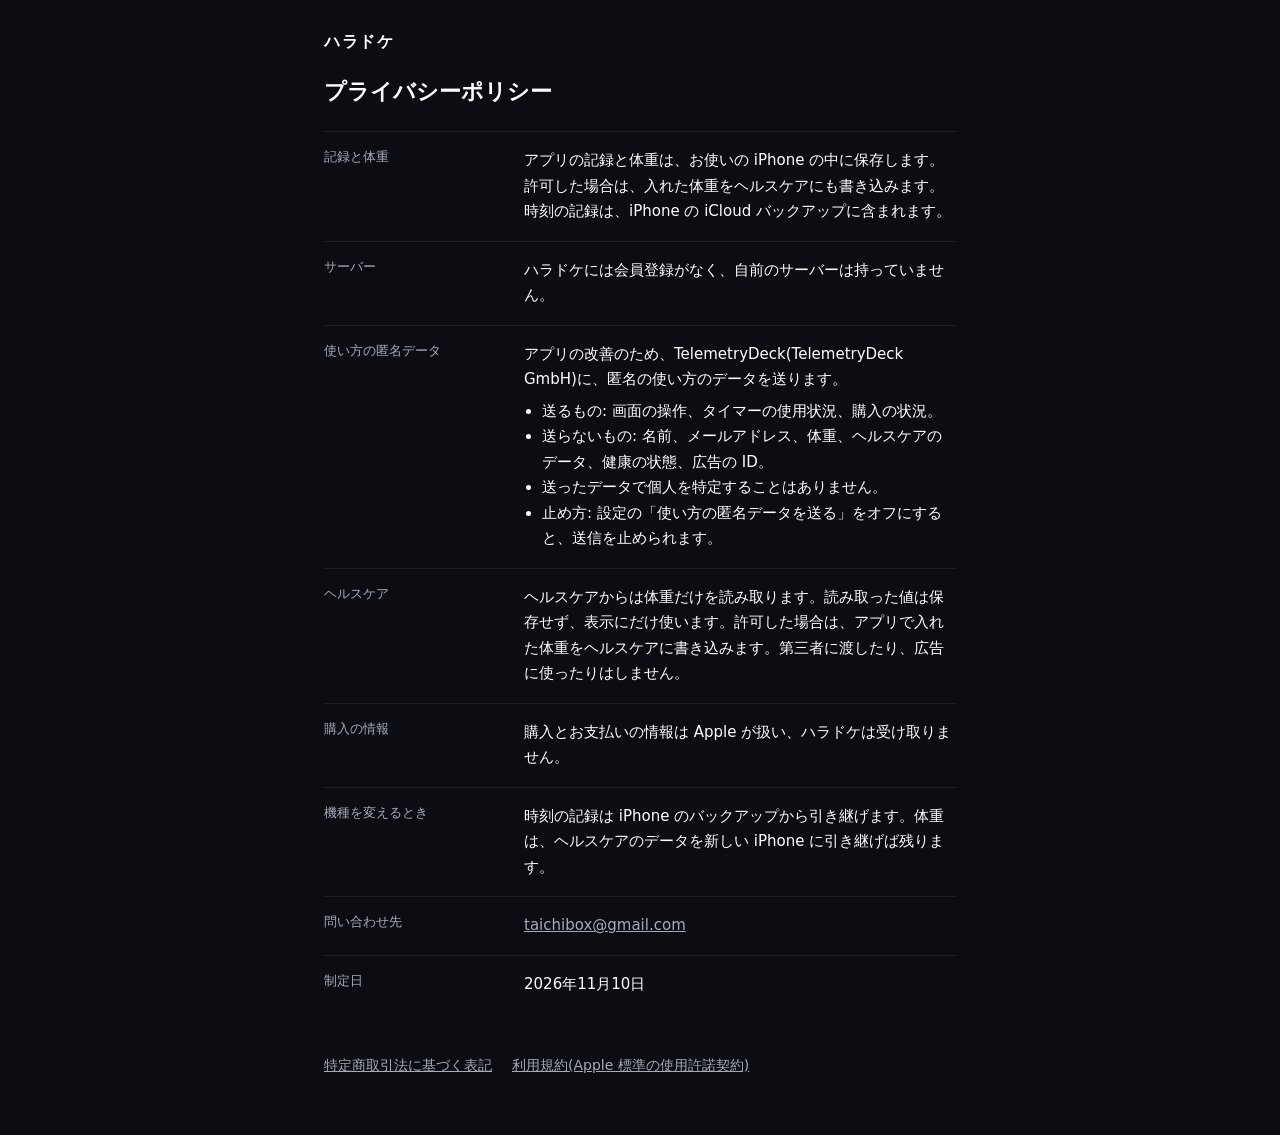
==== privacy/index.html @ efed6ad6 "プライバシーポリシーと特商法の表記 Co-Authored-By: Claude Opus 5.5 <noreply@anthropic.com>" ====
<!doctype html><html lang="ja"><head><meta charset="utf-8"><meta name="viewport" content="width=device-width,initial-scale=1"><title>プライバシーポリシー | ハラドケ</title><link rel="stylesheet" href="../style.css"></head>
<body><main class="page"><p class="brand">ハラドケ</p><h1>プライバシーポリシー</h1><dl>
<dt>記録と体重</dt><dd>アプリの記録と体重は、お使いの iPhone の中に保存します。許可した場合は、入れた体重をヘルスケアにも書き込みます。時刻の記録は、iPhone の iCloud バックアップに含まれます。</dd>
<dt>サーバー</dt><dd>ハラドケには会員登録がなく、自前のサーバーは持っていません。</dd>
<dt>使い方の匿名データ</dt><dd>アプリの改善のため、TelemetryDeck(TelemetryDeck GmbH)に、匿名の使い方のデータを送ります。<ul><li>送るもの: 画面の操作、タイマーの使用状況、購入の状況。</li><li>送らないもの: 名前、メールアドレス、体重、ヘルスケアのデータ、健康の状態、広告の ID。</li><li>送ったデータで個人を特定することはありません。</li><li>止め方: 設定の「使い方の匿名データを送る」をオフにすると、送信を止められます。</li></ul></dd>
<dt>ヘルスケア</dt><dd>ヘルスケアからは体重だけを読み取ります。読み取った値は保存せず、表示にだけ使います。許可した場合は、アプリで入れた体重をヘルスケアに書き込みます。第三者に渡したり、広告に使ったりはしません。</dd>
<dt>購入の情報</dt><dd>購入とお支払いの情報は Apple が扱い、ハラドケは受け取りません。</dd>
<dt>機種を変えるとき</dt><dd>時刻の記録は iPhone のバックアップから引き継げます。体重は、ヘルスケアのデータを新しい iPhone に引き継げば残ります。</dd>
<dt>問い合わせ先</dt><dd><a href="mailto:taichibox@gmail.com">taichibox@gmail.com</a></dd>
<dt>制定日</dt><dd>2026年11月10日</dd>
</dl><nav><a href="../tokushoho/">特定商取引法に基づく表記</a><a href="https://www.apple.com/legal/internet-services/itunes/dev/stdeula/">利用規約(Apple 標準の使用許諾契約)</a></nav></main></body></html>
---- style.css ----
:root{color-scheme:dark}
body{margin:0;background:#0B0D12;color:#fff;font-family:"Hiragino Maru Gothic ProN","M PLUS Rounded 1c",system-ui,sans-serif;-webkit-text-size-adjust:100%}
.page{max-width:680px;margin:0 auto;padding:32px 24px 48px;box-sizing:border-box}
.brand{font-size:16px;font-weight:700;letter-spacing:.1em;margin:0 0 24px}
h1{font-size:22px;margin:0 0 24px}
dl{display:grid;grid-template-columns:1fr;margin:0}
dt{padding-top:16px;border-top:1px solid rgba(255,255,255,.08);font-size:13px;color:#A3ABB8}
dd{margin:4px 0 16px;font-size:15px;line-height:1.7}
dd ul{margin:6px 0 0;padding-left:1.2em}
a{color:#A3ABB8}a:hover{color:#fff}
nav{display:flex;flex-wrap:wrap;gap:0 20px;margin-top:32px;font-size:14px}
nav a{padding:12px 0}
@media (min-width:768px){dl{grid-template-columns:200px 1fr}dt,dd{margin:0;padding:16px 0;border-top:1px solid rgba(255,255,255,.08)}}
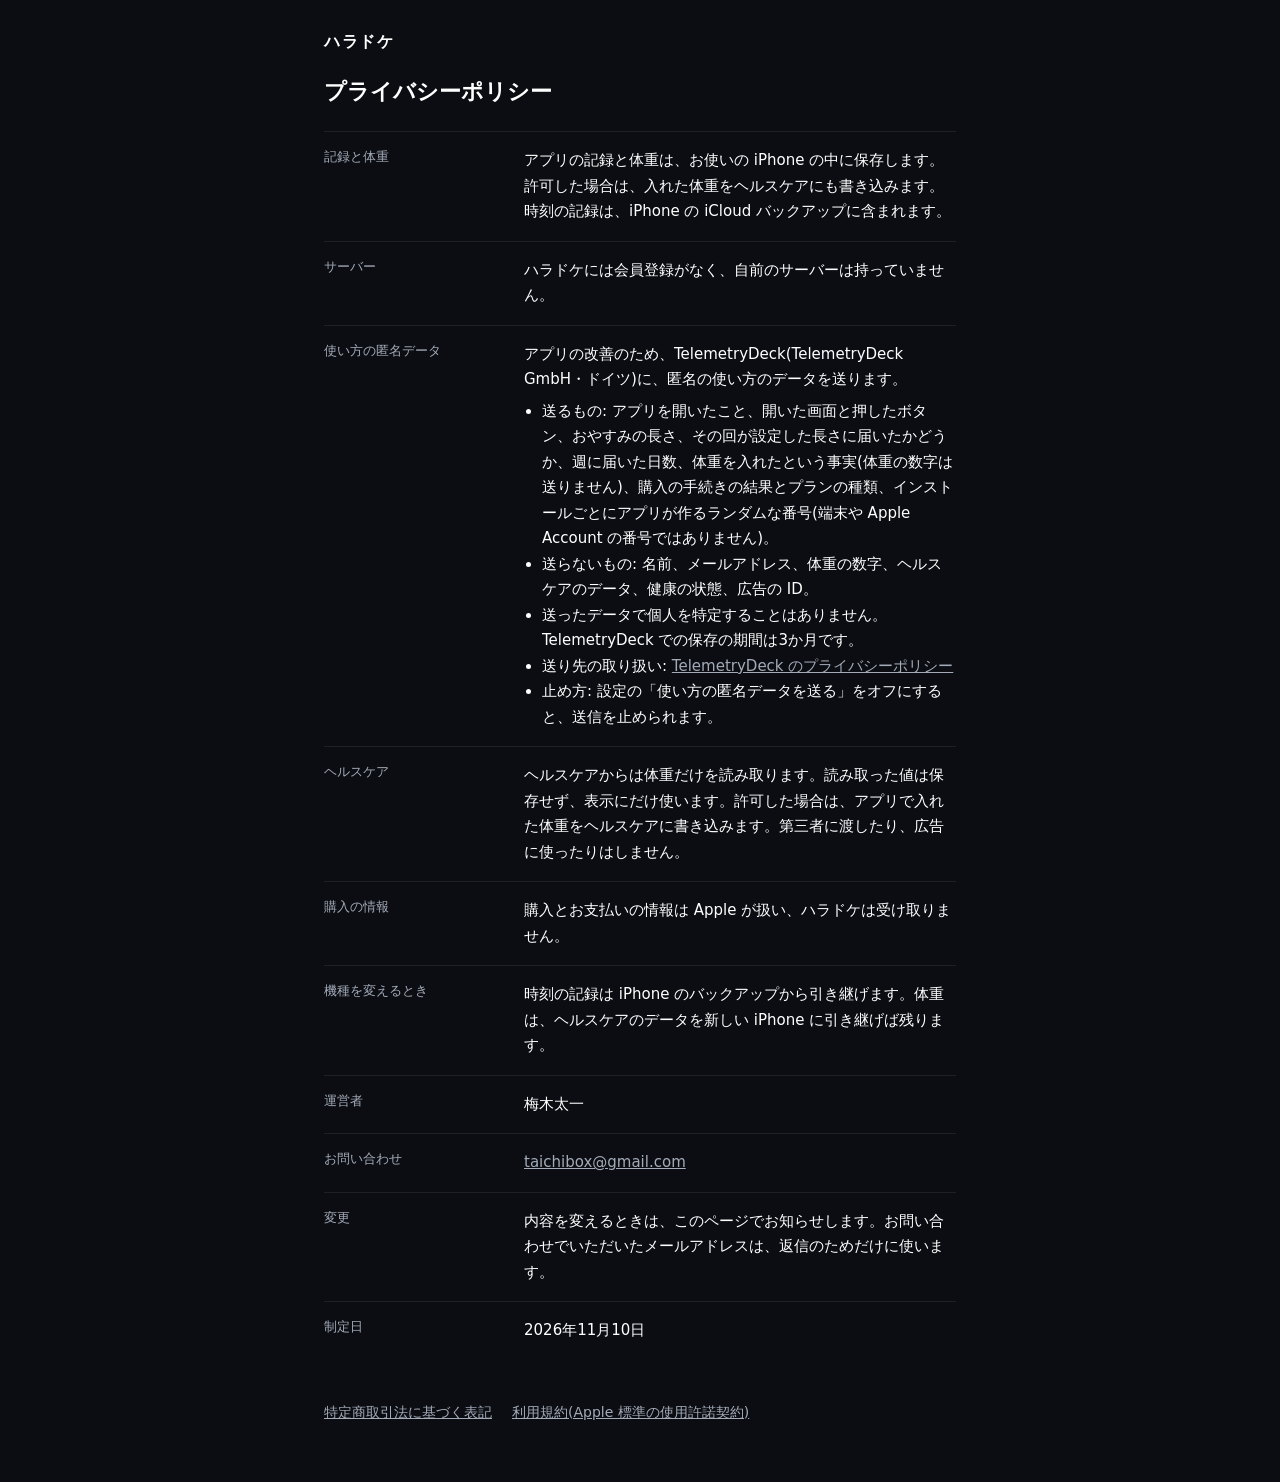
==== commit 96b78c02: "特商法とプライバシーを最終チェックの文案に合わせる(支払時期・自動更新と解約・代金以外のお金、送るものの一覧・送り先の国・保存期間) Co-Authored-By: Claude Opus 5.5 <" ====
--- a/privacy/index.html
+++ b/privacy/index.html
@@ -2,10 +2,12 @@
 <body><main class="page"><p class="brand">ハラドケ</p><h1>プライバシーポリシー</h1><dl>
 <dt>記録と体重</dt><dd>アプリの記録と体重は、お使いの iPhone の中に保存します。許可した場合は、入れた体重をヘルスケアにも書き込みます。時刻の記録は、iPhone の iCloud バックアップに含まれます。</dd>
 <dt>サーバー</dt><dd>ハラドケには会員登録がなく、自前のサーバーは持っていません。</dd>
-<dt>使い方の匿名データ</dt><dd>アプリの改善のため、TelemetryDeck(TelemetryDeck GmbH)に、匿名の使い方のデータを送ります。<ul><li>送るもの: 画面の操作、タイマーの使用状況、購入の状況。</li><li>送らないもの: 名前、メールアドレス、体重、ヘルスケアのデータ、健康の状態、広告の ID。</li><li>送ったデータで個人を特定することはありません。</li><li>止め方: 設定の「使い方の匿名データを送る」をオフにすると、送信を止められます。</li></ul></dd>
+<dt>使い方の匿名データ</dt><dd>アプリの改善のため、TelemetryDeck(TelemetryDeck GmbH・ドイツ)に、匿名の使い方のデータを送ります。<ul><li>送るもの: アプリを開いたこと、開いた画面と押したボタン、おやすみの長さ、その回が設定した長さに届いたかどうか、週に届いた日数、体重を入れたという事実(体重の数字は送りません)、購入の手続きの結果とプランの種類、インストールごとにアプリが作るランダムな番号(端末や Apple Account の番号ではありません)。</li><li>送らないもの: 名前、メールアドレス、体重の数字、ヘルスケアのデータ、健康の状態、広告の ID。</li><li>送ったデータで個人を特定することはありません。TelemetryDeck での保存の期間は3か月です。</li><li>送り先の取り扱い: <a href="https://telemetrydeck.com/privacy/">TelemetryDeck のプライバシーポリシー</a></li><li>止め方: 設定の「使い方の匿名データを送る」をオフにすると、送信を止められます。</li></ul></dd>
 <dt>ヘルスケア</dt><dd>ヘルスケアからは体重だけを読み取ります。読み取った値は保存せず、表示にだけ使います。許可した場合は、アプリで入れた体重をヘルスケアに書き込みます。第三者に渡したり、広告に使ったりはしません。</dd>
 <dt>購入の情報</dt><dd>購入とお支払いの情報は Apple が扱い、ハラドケは受け取りません。</dd>
 <dt>機種を変えるとき</dt><dd>時刻の記録は iPhone のバックアップから引き継げます。体重は、ヘルスケアのデータを新しい iPhone に引き継げば残ります。</dd>
-<dt>問い合わせ先</dt><dd><a href="mailto:taichibox@gmail.com">taichibox@gmail.com</a></dd>
+<dt>運営者</dt><dd>梅木太一</dd>
+<dt>お問い合わせ</dt><dd><a href="mailto:taichibox@gmail.com">taichibox@gmail.com</a></dd>
+<dt>変更</dt><dd>内容を変えるときは、このページでお知らせします。お問い合わせでいただいたメールアドレスは、返信のためだけに使います。</dd>
 <dt>制定日</dt><dd>2026年11月10日</dd>
 </dl><nav><a href="../tokushoho/">特定商取引法に基づく表記</a><a href="https://www.apple.com/legal/internet-services/itunes/dev/stdeula/">利用規約(Apple 標準の使用許諾契約)</a></nav></main></body></html>
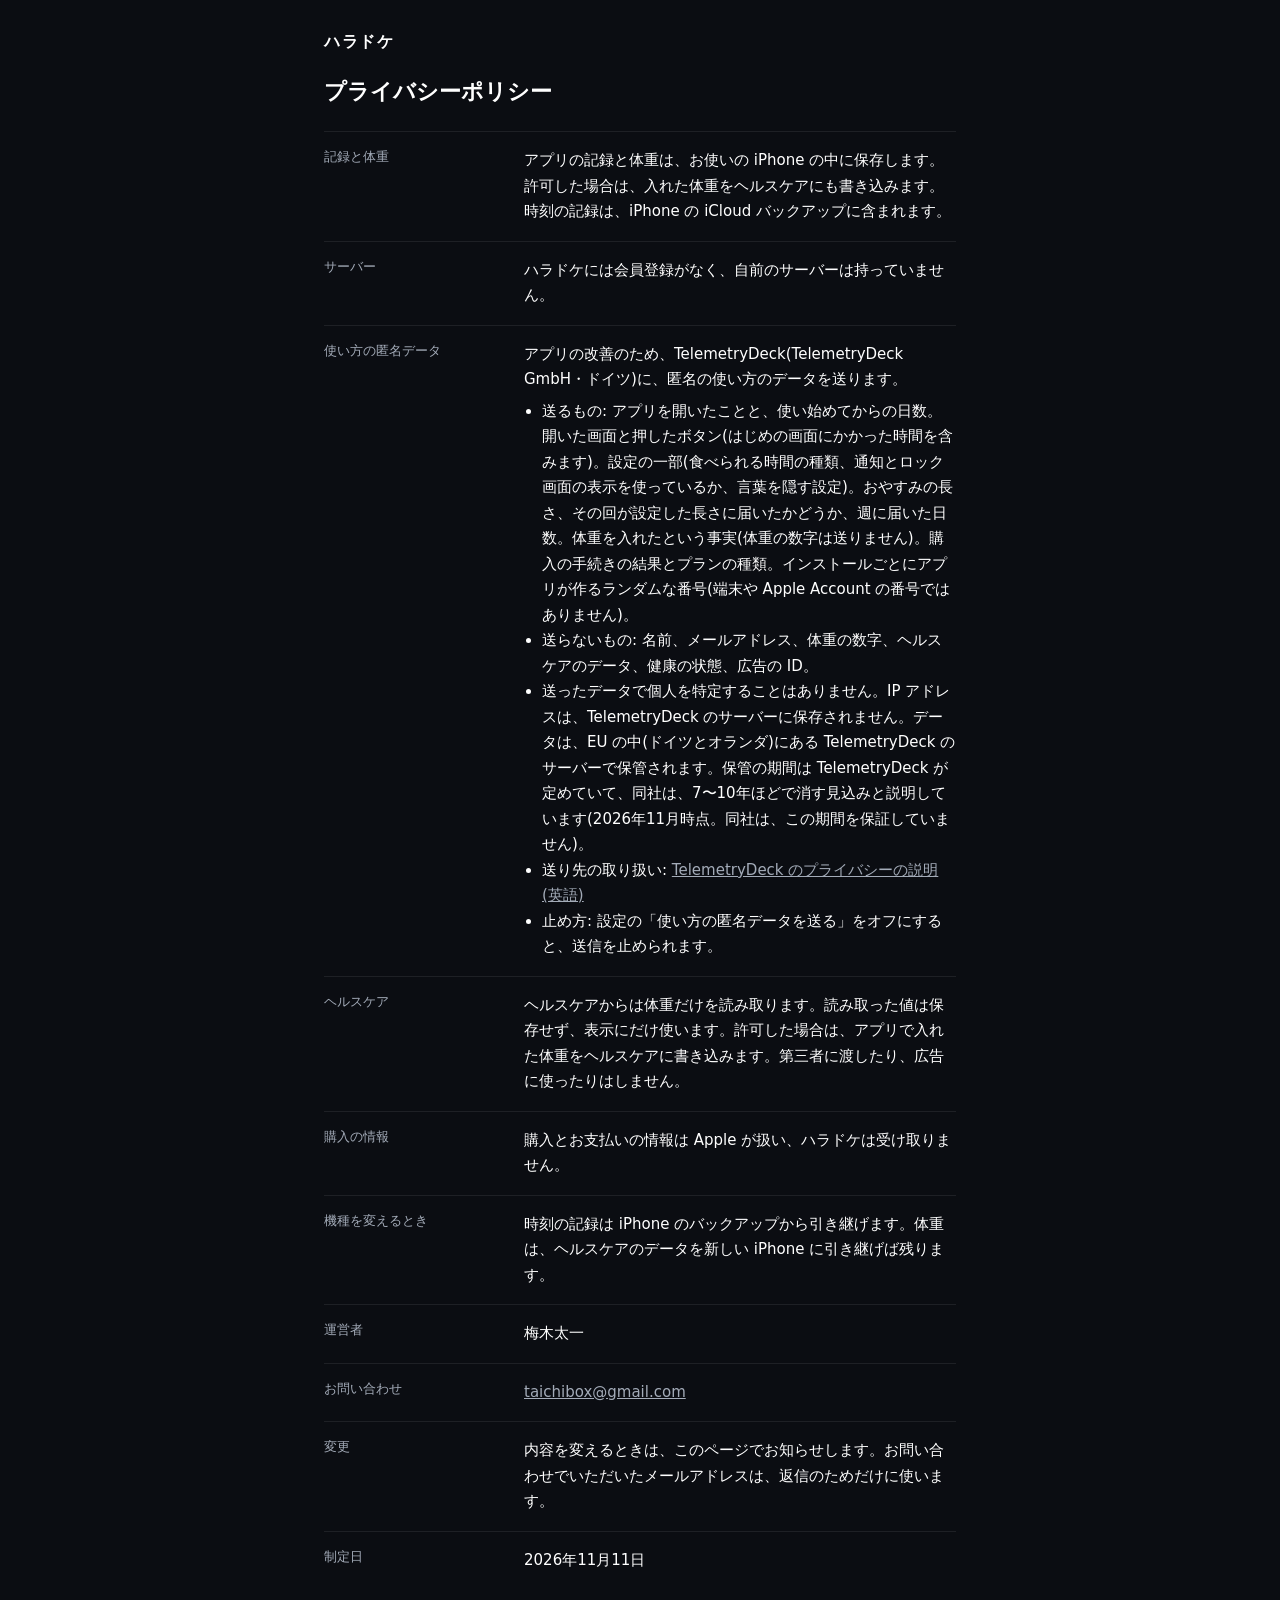
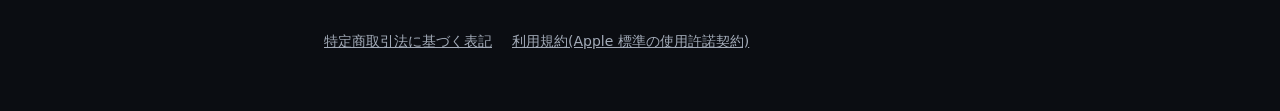
==== commit da8e6579: "プライバシー: 保管の期間を TelemetryDeck の公式説明に合わせる、送るものの一覧を実装に合わせる、リンクを Privacy FAQ に Co-Authored-By: Claude Op" ====
--- a/privacy/index.html
+++ b/privacy/index.html
@@ -2,12 +2,12 @@
 <body><main class="page"><p class="brand">ハラドケ</p><h1>プライバシーポリシー</h1><dl>
 <dt>記録と体重</dt><dd>アプリの記録と体重は、お使いの iPhone の中に保存します。許可した場合は、入れた体重をヘルスケアにも書き込みます。時刻の記録は、iPhone の iCloud バックアップに含まれます。</dd>
 <dt>サーバー</dt><dd>ハラドケには会員登録がなく、自前のサーバーは持っていません。</dd>
-<dt>使い方の匿名データ</dt><dd>アプリの改善のため、TelemetryDeck(TelemetryDeck GmbH・ドイツ)に、匿名の使い方のデータを送ります。<ul><li>送るもの: アプリを開いたこと、開いた画面と押したボタン、おやすみの長さ、その回が設定した長さに届いたかどうか、週に届いた日数、体重を入れたという事実(体重の数字は送りません)、購入の手続きの結果とプランの種類、インストールごとにアプリが作るランダムな番号(端末や Apple Account の番号ではありません)。</li><li>送らないもの: 名前、メールアドレス、体重の数字、ヘルスケアのデータ、健康の状態、広告の ID。</li><li>送ったデータで個人を特定することはありません。TelemetryDeck での保存の期間は3か月です。</li><li>送り先の取り扱い: <a href="https://telemetrydeck.com/privacy/">TelemetryDeck のプライバシーポリシー</a></li><li>止め方: 設定の「使い方の匿名データを送る」をオフにすると、送信を止められます。</li></ul></dd>
+<dt>使い方の匿名データ</dt><dd>アプリの改善のため、TelemetryDeck(TelemetryDeck GmbH・ドイツ)に、匿名の使い方のデータを送ります。<ul><li>送るもの: アプリを開いたことと、使い始めてからの日数。開いた画面と押したボタン(はじめの画面にかかった時間を含みます)。設定の一部(食べられる時間の種類、通知とロック画面の表示を使っているか、言葉を隠す設定)。おやすみの長さ、その回が設定した長さに届いたかどうか、週に届いた日数。体重を入れたという事実(体重の数字は送りません)。購入の手続きの結果とプランの種類。インストールごとにアプリが作るランダムな番号(端末や Apple Account の番号ではありません)。</li><li>送らないもの: 名前、メールアドレス、体重の数字、ヘルスケアのデータ、健康の状態、広告の ID。</li><li>送ったデータで個人を特定することはありません。IP アドレスは、TelemetryDeck のサーバーに保存されません。データは、EU の中(ドイツとオランダ)にある TelemetryDeck のサーバーで保管されます。保管の期間は TelemetryDeck が定めていて、同社は、7〜10年ほどで消す見込みと説明しています(2026年11月時点。同社は、この期間を保証していません)。</li><li>送り先の取り扱い: <a href="https://telemetrydeck.com/docs/guides/privacy-faq/">TelemetryDeck のプライバシーの説明(英語)</a></li><li>止め方: 設定の「使い方の匿名データを送る」をオフにすると、送信を止められます。</li></ul></dd>
 <dt>ヘルスケア</dt><dd>ヘルスケアからは体重だけを読み取ります。読み取った値は保存せず、表示にだけ使います。許可した場合は、アプリで入れた体重をヘルスケアに書き込みます。第三者に渡したり、広告に使ったりはしません。</dd>
 <dt>購入の情報</dt><dd>購入とお支払いの情報は Apple が扱い、ハラドケは受け取りません。</dd>
 <dt>機種を変えるとき</dt><dd>時刻の記録は iPhone のバックアップから引き継げます。体重は、ヘルスケアのデータを新しい iPhone に引き継げば残ります。</dd>
 <dt>運営者</dt><dd>梅木太一</dd>
 <dt>お問い合わせ</dt><dd><a href="mailto:taichibox@gmail.com">taichibox@gmail.com</a></dd>
 <dt>変更</dt><dd>内容を変えるときは、このページでお知らせします。お問い合わせでいただいたメールアドレスは、返信のためだけに使います。</dd>
-<dt>制定日</dt><dd>2026年11月10日</dd>
+<dt>制定日</dt><dd>2026年11月11日</dd>
 </dl><nav><a href="../tokushoho/">特定商取引法に基づく表記</a><a href="https://www.apple.com/legal/internet-services/itunes/dev/stdeula/">利用規約(Apple 標準の使用許諾契約)</a></nav></main></body></html>
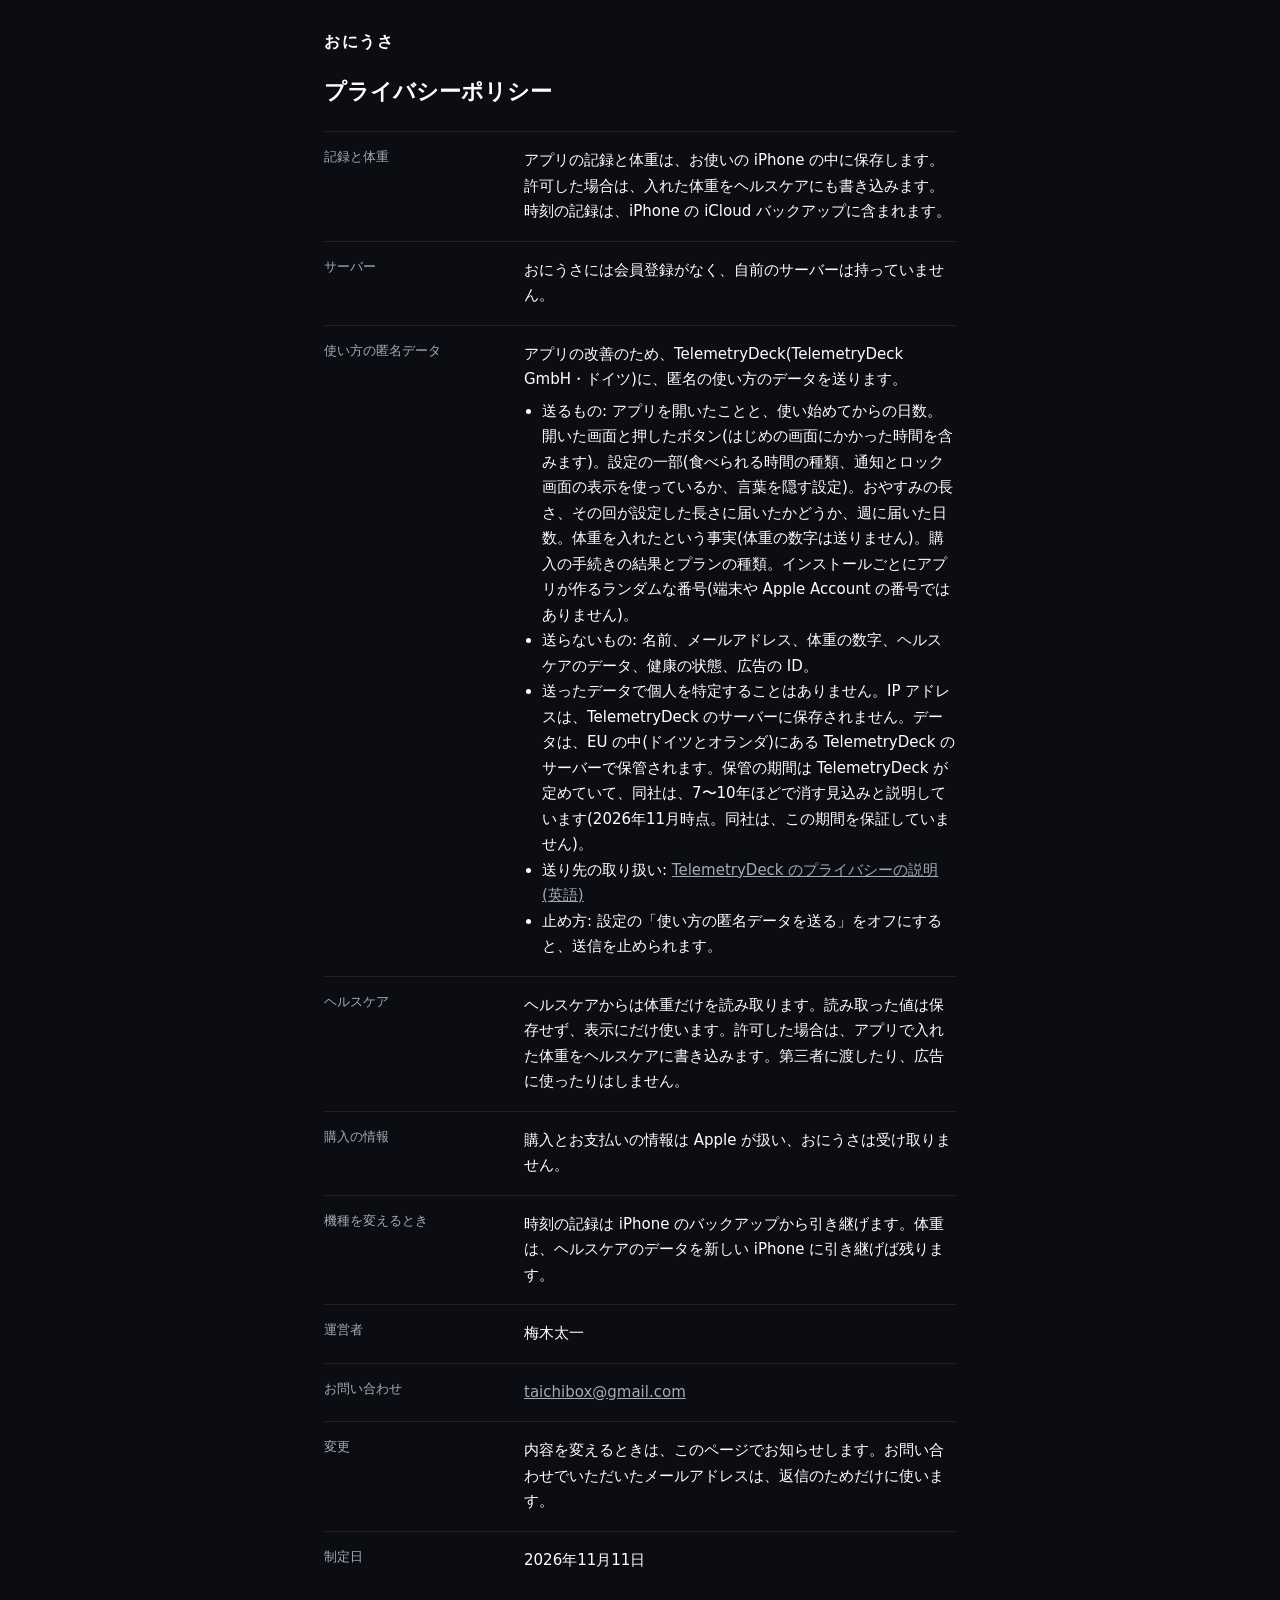
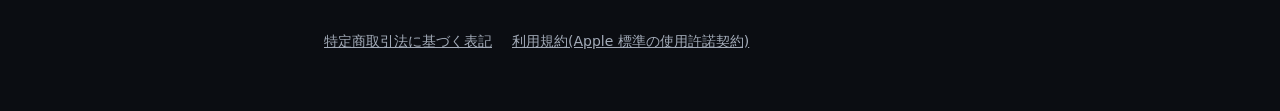
==== commit 51d4611b: "アプリ名を「おにうさ」、商品名を「おにうさプラス」に(名義・URL は変えない) Co-Authored-By: Claude Opus 5.5 <noreply@anthropic.com>" ====
--- a/privacy/index.html
+++ b/privacy/index.html
@@ -1,10 +1,10 @@
-<!doctype html><html lang="ja"><head><meta charset="utf-8"><meta name="viewport" content="width=device-width,initial-scale=1"><title>プライバシーポリシー | ハラドケ</title><link rel="stylesheet" href="../style.css"></head>
-<body><main class="page"><p class="brand">ハラドケ</p><h1>プライバシーポリシー</h1><dl>
+<!doctype html><html lang="ja"><head><meta charset="utf-8"><meta name="viewport" content="width=device-width,initial-scale=1"><title>プライバシーポリシー | おにうさ</title><link rel="stylesheet" href="../style.css"></head>
+<body><main class="page"><p class="brand">おにうさ</p><h1>プライバシーポリシー</h1><dl>
 <dt>記録と体重</dt><dd>アプリの記録と体重は、お使いの iPhone の中に保存します。許可した場合は、入れた体重をヘルスケアにも書き込みます。時刻の記録は、iPhone の iCloud バックアップに含まれます。</dd>
-<dt>サーバー</dt><dd>ハラドケには会員登録がなく、自前のサーバーは持っていません。</dd>
+<dt>サーバー</dt><dd>おにうさには会員登録がなく、自前のサーバーは持っていません。</dd>
 <dt>使い方の匿名データ</dt><dd>アプリの改善のため、TelemetryDeck(TelemetryDeck GmbH・ドイツ)に、匿名の使い方のデータを送ります。<ul><li>送るもの: アプリを開いたことと、使い始めてからの日数。開いた画面と押したボタン(はじめの画面にかかった時間を含みます)。設定の一部(食べられる時間の種類、通知とロック画面の表示を使っているか、言葉を隠す設定)。おやすみの長さ、その回が設定した長さに届いたかどうか、週に届いた日数。体重を入れたという事実(体重の数字は送りません)。購入の手続きの結果とプランの種類。インストールごとにアプリが作るランダムな番号(端末や Apple Account の番号ではありません)。</li><li>送らないもの: 名前、メールアドレス、体重の数字、ヘルスケアのデータ、健康の状態、広告の ID。</li><li>送ったデータで個人を特定することはありません。IP アドレスは、TelemetryDeck のサーバーに保存されません。データは、EU の中(ドイツとオランダ)にある TelemetryDeck のサーバーで保管されます。保管の期間は TelemetryDeck が定めていて、同社は、7〜10年ほどで消す見込みと説明しています(2026年11月時点。同社は、この期間を保証していません)。</li><li>送り先の取り扱い: <a href="https://telemetrydeck.com/docs/guides/privacy-faq/">TelemetryDeck のプライバシーの説明(英語)</a></li><li>止め方: 設定の「使い方の匿名データを送る」をオフにすると、送信を止められます。</li></ul></dd>
 <dt>ヘルスケア</dt><dd>ヘルスケアからは体重だけを読み取ります。読み取った値は保存せず、表示にだけ使います。許可した場合は、アプリで入れた体重をヘルスケアに書き込みます。第三者に渡したり、広告に使ったりはしません。</dd>
-<dt>購入の情報</dt><dd>購入とお支払いの情報は Apple が扱い、ハラドケは受け取りません。</dd>
+<dt>購入の情報</dt><dd>購入とお支払いの情報は Apple が扱い、おにうさは受け取りません。</dd>
 <dt>機種を変えるとき</dt><dd>時刻の記録は iPhone のバックアップから引き継げます。体重は、ヘルスケアのデータを新しい iPhone に引き継げば残ります。</dd>
 <dt>運営者</dt><dd>梅木太一</dd>
 <dt>お問い合わせ</dt><dd><a href="mailto:taichibox@gmail.com">taichibox@gmail.com</a></dd>
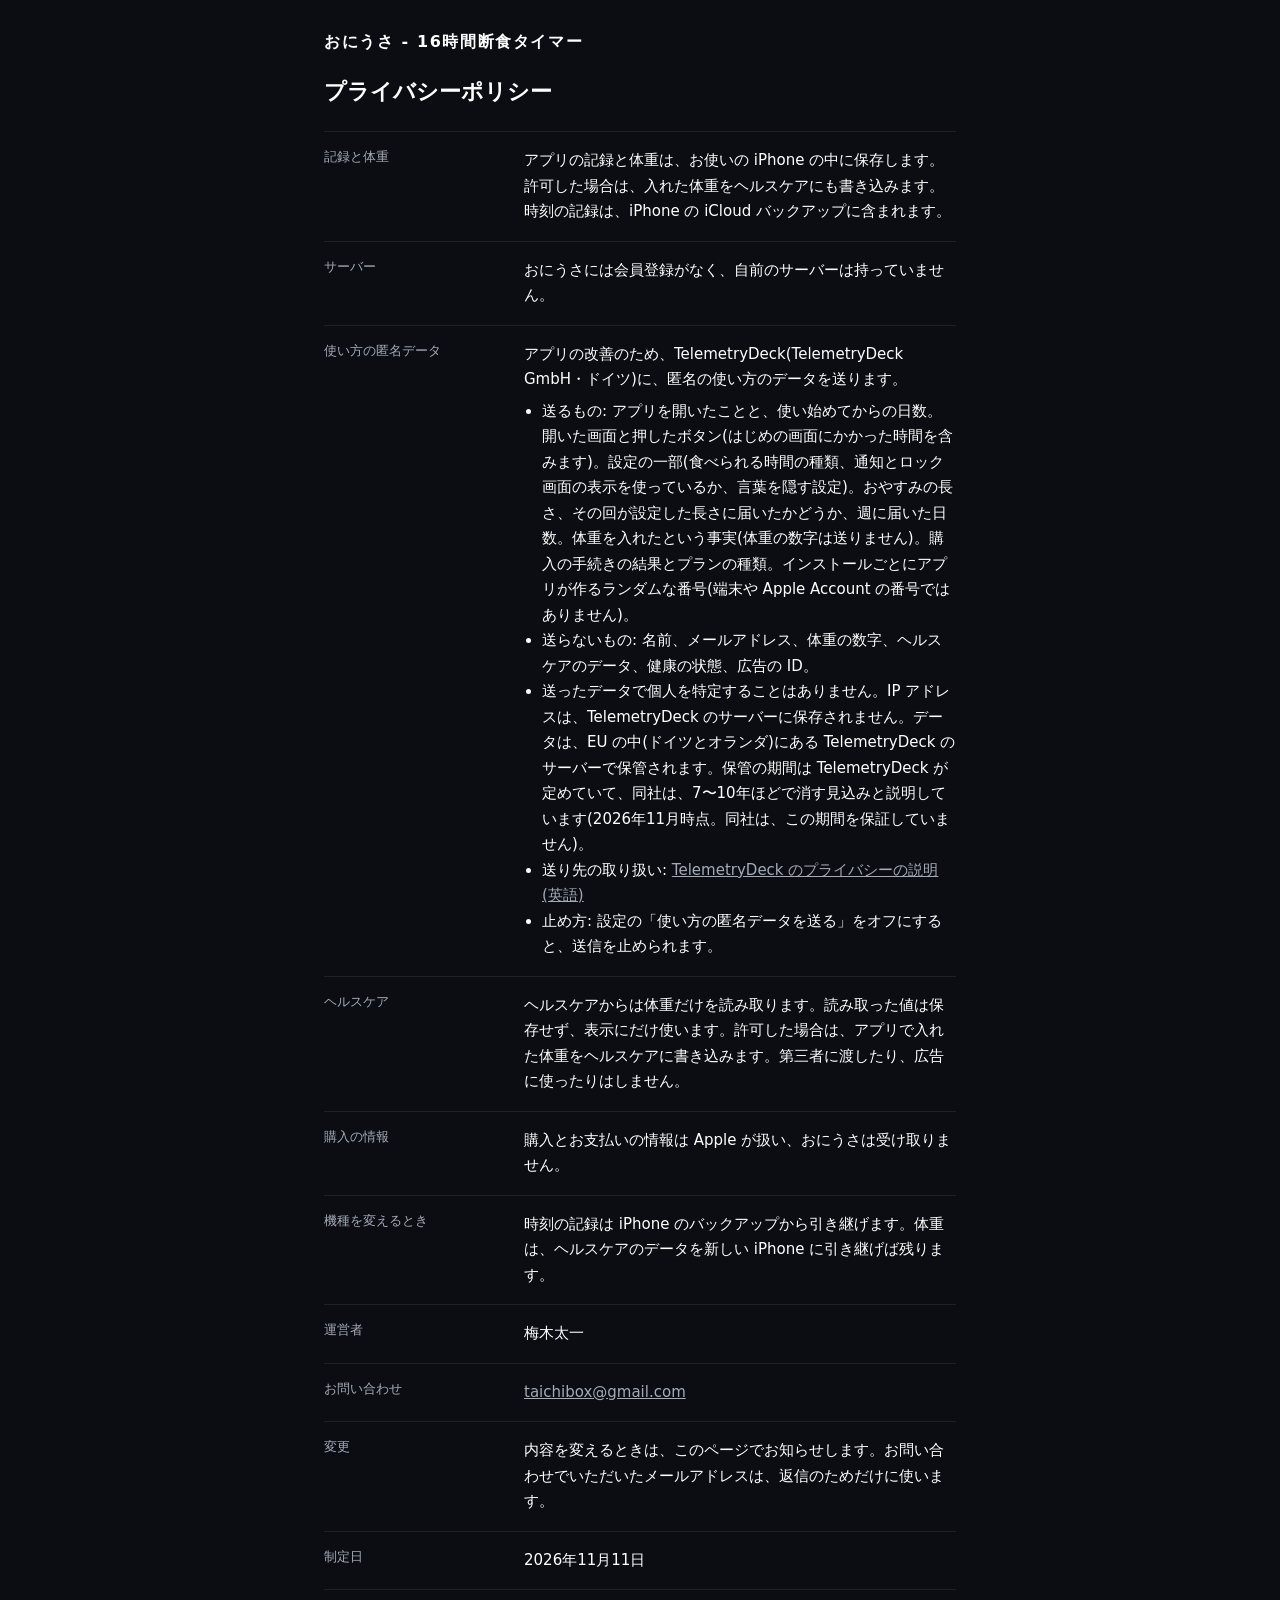
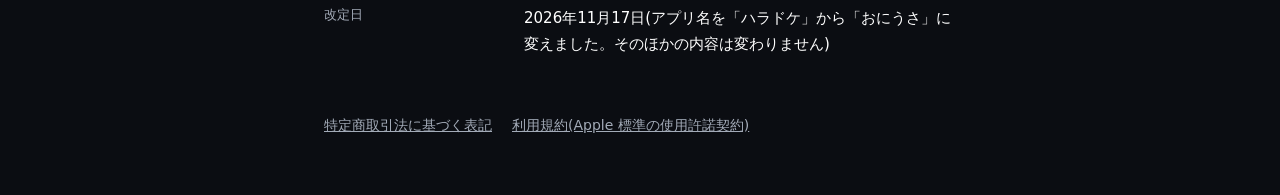
==== commit bfc22863: "直し1周目: 改定日(改名だけ・ほかは不変)を足し、見出しと title をストアの名前にそろえる Co-Authored-By: Claude Opus 5.5 <noreply@anthropic" ====
--- a/privacy/index.html
+++ b/privacy/index.html
@@ -1,5 +1,5 @@
-<!doctype html><html lang="ja"><head><meta charset="utf-8"><meta name="viewport" content="width=device-width,initial-scale=1"><title>プライバシーポリシー | おにうさ</title><link rel="stylesheet" href="../style.css"></head>
-<body><main class="page"><p class="brand">おにうさ</p><h1>プライバシーポリシー</h1><dl>
+<!doctype html><html lang="ja"><head><meta charset="utf-8"><meta name="viewport" content="width=device-width,initial-scale=1"><title>プライバシーポリシー | おにうさ - 16時間断食タイマー</title><link rel="stylesheet" href="../style.css"></head>
+<body><main class="page"><p class="brand">おにうさ - 16時間断食タイマー</p><h1>プライバシーポリシー</h1><dl>
 <dt>記録と体重</dt><dd>アプリの記録と体重は、お使いの iPhone の中に保存します。許可した場合は、入れた体重をヘルスケアにも書き込みます。時刻の記録は、iPhone の iCloud バックアップに含まれます。</dd>
 <dt>サーバー</dt><dd>おにうさには会員登録がなく、自前のサーバーは持っていません。</dd>
 <dt>使い方の匿名データ</dt><dd>アプリの改善のため、TelemetryDeck(TelemetryDeck GmbH・ドイツ)に、匿名の使い方のデータを送ります。<ul><li>送るもの: アプリを開いたことと、使い始めてからの日数。開いた画面と押したボタン(はじめの画面にかかった時間を含みます)。設定の一部(食べられる時間の種類、通知とロック画面の表示を使っているか、言葉を隠す設定)。おやすみの長さ、その回が設定した長さに届いたかどうか、週に届いた日数。体重を入れたという事実(体重の数字は送りません)。購入の手続きの結果とプランの種類。インストールごとにアプリが作るランダムな番号(端末や Apple Account の番号ではありません)。</li><li>送らないもの: 名前、メールアドレス、体重の数字、ヘルスケアのデータ、健康の状態、広告の ID。</li><li>送ったデータで個人を特定することはありません。IP アドレスは、TelemetryDeck のサーバーに保存されません。データは、EU の中(ドイツとオランダ)にある TelemetryDeck のサーバーで保管されます。保管の期間は TelemetryDeck が定めていて、同社は、7〜10年ほどで消す見込みと説明しています(2026年11月時点。同社は、この期間を保証していません)。</li><li>送り先の取り扱い: <a href="https://telemetrydeck.com/docs/guides/privacy-faq/">TelemetryDeck のプライバシーの説明(英語)</a></li><li>止め方: 設定の「使い方の匿名データを送る」をオフにすると、送信を止められます。</li></ul></dd>
@@ -9,5 +9,5 @@
 <dt>運営者</dt><dd>梅木太一</dd>
 <dt>お問い合わせ</dt><dd><a href="mailto:taichibox@gmail.com">taichibox@gmail.com</a></dd>
 <dt>変更</dt><dd>内容を変えるときは、このページでお知らせします。お問い合わせでいただいたメールアドレスは、返信のためだけに使います。</dd>
-<dt>制定日</dt><dd>2026年11月11日</dd>
+<dt>制定日</dt><dd>2026年11月11日</dd><dt>改定日</dt><dd>2026年11月17日(アプリ名を「ハラドケ」から「おにうさ」に変えました。そのほかの内容は変わりません)</dd>
 </dl><nav><a href="../tokushoho/">特定商取引法に基づく表記</a><a href="https://www.apple.com/legal/internet-services/itunes/dev/stdeula/">利用規約(Apple 標準の使用許諾契約)</a></nav></main></body></html>
